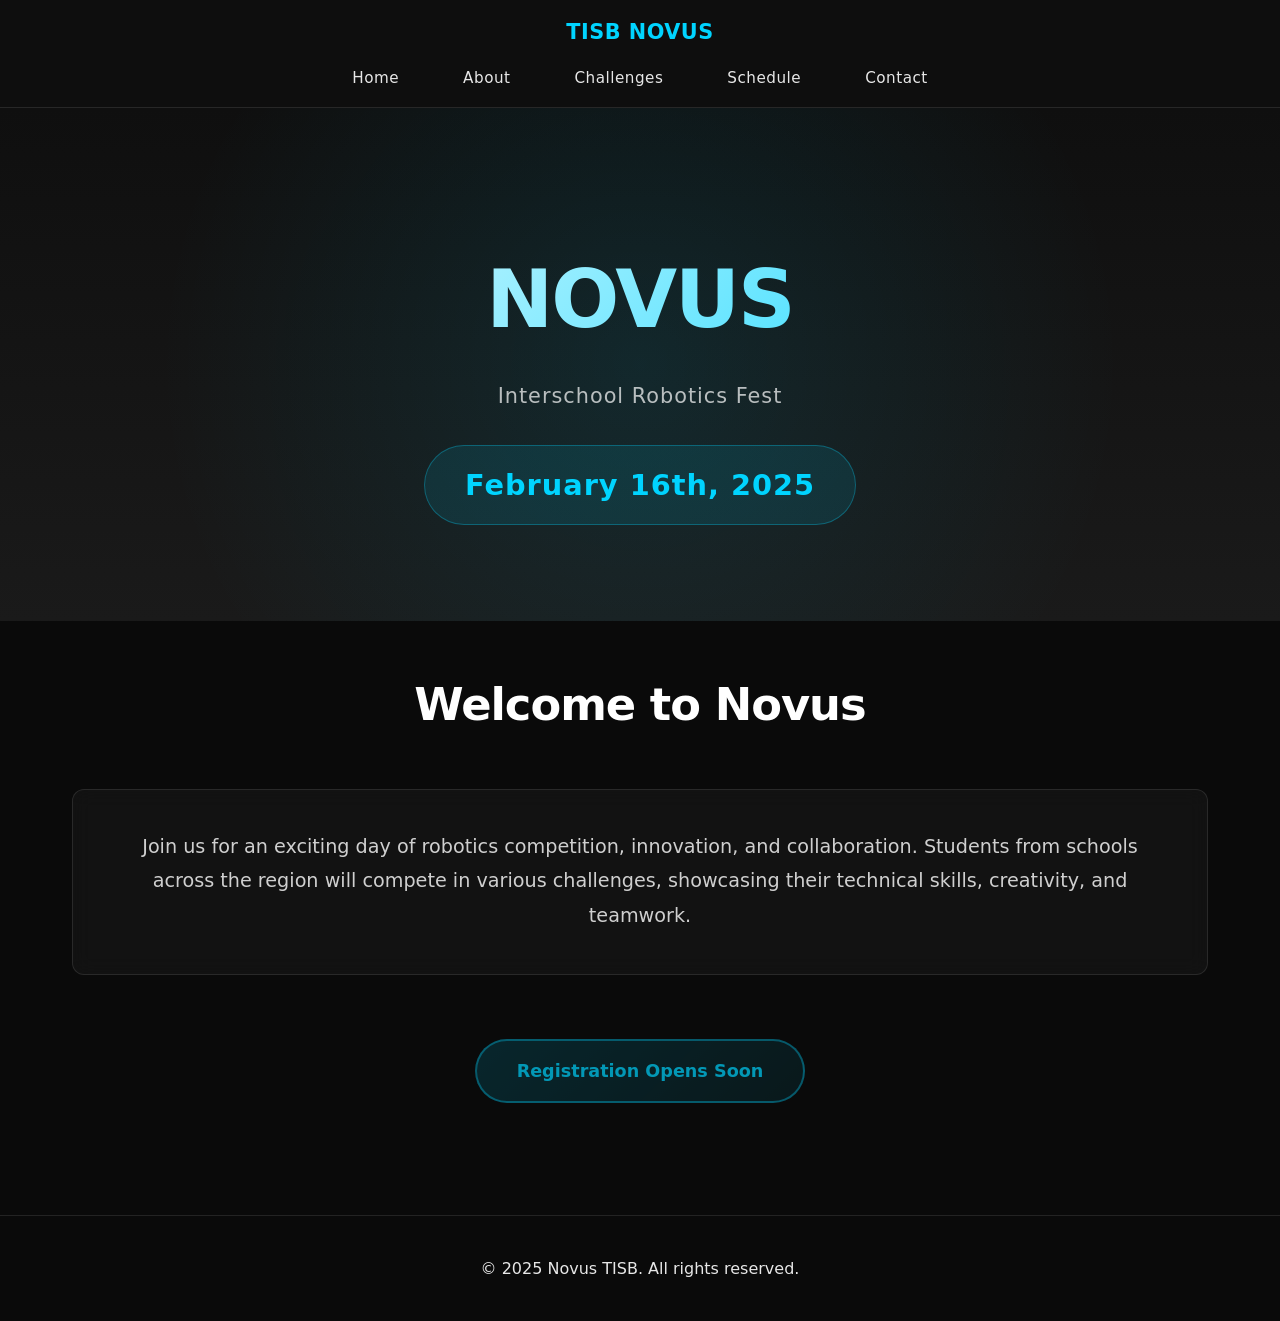
==== index.html @ cff83cfc "Upload" ====
<!DOCTYPE html>
<html lang="en">
<head>
    <meta charset="UTF-8">
    <meta name="viewport" content="width=device-width, initial-scale=1.0">
    <title>Novus - Interschool Robotics Fest</title>
    <link rel="icon" type="image/x-icon" href="favicon.ico">
    <link rel="stylesheet" href="style.css">
</head>
<body>
    <nav>
        <div class="nav-container">
            <div class="nav-logo">TISB NOVUS</div>
            <ul>
                <li><a href="index.html" class="nav-link">Home</a></li>
                <li><a href="about.html" class="nav-link">About</a></li>
                <li><a href="challenges.html" class="nav-link">Challenges</a></li>
                <li><a href="schedule.html" class="nav-link">Schedule</a></li>
                <li><a href="contact.html" class="nav-link">Contact</a></li>
            </ul>
        </div>
    </nav>

    <div class="hero">
        <h1>NOVUS</h1>
        <p>Interschool Robotics Fest</p>
        <div class="date">February 16th, 2025</div>
    </div>

    <div class="container">
        <h2>Welcome to Novus</h2>
        <div class="card">
            <p style="font-size: 1.2rem; text-align: center;">
                Join us for an exciting day of robotics competition, innovation, and collaboration. 
                Students from schools across the region will compete in various challenges, 
                showcasing their technical skills, creativity, and teamwork.
            </p>
        </div>

        <div style="text-align: center;">
            <a href="#" class="cta-button">Registration Opens Soon</a>
        </div>
    </div>

    <footer>
        <p>&copy; 2025 Novus TISB. All rights reserved.</p>
    </footer>
</body>
</html>
---- style.css ----
* {
    margin: 0;
    padding: 0;
    box-sizing: border-box;
}

body {
    font-family: 'Inter', -apple-system, BlinkMacSystemFont, system-ui, sans-serif;
    line-height: 1.6;
    color: #1a1a1a;
    background: #0a0a0a;
}

/* Navigation */
nav {
    background: rgba(15, 15, 15, 0.95);
    backdrop-filter: blur(10px);
    padding: 1rem 0;
    position: sticky;
    top: 0;
    z-index: 1000;
    border-bottom: 1px solid rgba(255, 255, 255, 0.1);
}

.nav-container {
    max-width: 1400px;
    margin: 0 auto;
    padding: 0 2rem;
    display: flex;
    flex-direction: column;
    align-items: center;
    gap: 1rem;
}

.nav-logo {
    color: #00d4ff;
    font-size: 1.3rem;
    font-weight: 700;
    letter-spacing: 0.5px;
}

nav ul {
    list-style: none;
    display: flex;
    flex-wrap: wrap;
    justify-content: center;
    gap: 2rem;
    padding: 0;
    margin: 0;
}

nav a {
    color: rgba(255, 255, 255, 0.9);
    text-decoration: none;
    font-weight: 500;
    font-size: 0.95rem;
    letter-spacing: 0.5px;
    transition: all 0.3s ease;
    padding: 0.5rem 1rem;
    border-radius: 6px;
}

nav a:hover, nav a.active {
    color: #00d4ff;
    background: rgba(0, 212, 255, 0.1);
}

/* Hero Section */
.hero {
    background: linear-gradient(180deg, #0f0f0f 0%, #1a1a1a 100%);
    color: white;
    padding: 8rem 2rem 6rem;
    text-align: center;
    position: relative;
    overflow: hidden;
}

.hero::before {
    content: '';
    position: absolute;
    top: 0;
    left: 0;
    right: 0;
    bottom: 0;
    background: radial-gradient(circle at 50% 50%, rgba(0, 212, 255, 0.1) 0%, transparent 70%);
}

.hero h1 {
    font-size: 5rem;
    margin-bottom: 1rem;
    font-weight: 700;
    letter-spacing: -2px;
    position: relative;
    background: linear-gradient(135deg, #ffffff 0%, #00d4ff 100%);
    -webkit-background-clip: text;
    -webkit-text-fill-color: transparent;
    background-clip: text;
}

.hero p {
    font-size: 1.3rem;
    margin-bottom: 2rem;
    position: relative;
    color: rgba(255, 255, 255, 0.7);
    font-weight: 300;
    letter-spacing: 1px;
}

.hero .date {
    font-size: 1.8rem;
    font-weight: 600;
    background: rgba(0, 212, 255, 0.1);
    border: 1px solid rgba(0, 212, 255, 0.3);
    padding: 1rem 2.5rem;
    border-radius: 50px;
    display: inline-block;
    position: relative;
    color: #00d4ff;
    letter-spacing: 1px;
}

/* Content Container */
.container {
    max-width: 1200px;
    margin: 0 auto;
    padding: 3rem 2rem;
}

h2 {
    color: #ffffff;
    font-size: 2.8rem;
    margin-bottom: 3rem;
    text-align: center;
    font-weight: 700;
    letter-spacing: -1px;
}

/* Cards */
.card {
    background: rgba(20, 20, 20, 0.8);
    backdrop-filter: blur(10px);
    padding: 2.5rem;
    border-radius: 12px;
    border: 1px solid rgba(255, 255, 255, 0.1);
    margin-bottom: 2rem;
    transition: all 0.3s ease;
}

.card:hover {
    border-color: rgba(0, 212, 255, 0.3);
    box-shadow: 0 8px 32px rgba(0, 212, 255, 0.1);
}

.card h3 {
    color: #00d4ff;
    margin-bottom: 1rem;
    font-weight: 600;
    font-size: 1.4rem;
}

.card p {
    color: rgba(255, 255, 255, 0.8);
    line-height: 1.8;
}

.card ul {
    color: rgba(255, 255, 255, 0.8);
}

/* Challenge Section */
.challenges-grid {
    display: grid;
    grid-template-columns: repeat(auto-fit, minmax(300px, 1fr));
    gap: 2rem;
    margin-top: 2rem;
}

.challenge-card {
    background: rgba(20, 20, 20, 0.8);
    backdrop-filter: blur(10px);
    padding: 2rem;
    border-radius: 12px;
    border: 1px solid rgba(255, 255, 255, 0.1);
    border-left: 3px solid #00d4ff;
    transition: all 0.3s ease;
}

.challenge-card:hover {
    border-color: rgba(0, 212, 255, 0.5);
    box-shadow: 0 8px 32px rgba(0, 212, 255, 0.15);
}

.challenge-card h3 {
    color: #00d4ff;
    margin-bottom: 1rem;
    font-weight: 600;
}

.challenge-card p {
    color: rgba(255, 255, 255, 0.8);
}

.challenge-card ul {
    color: rgba(255, 255, 255, 0.7);
}

/* PDF Viewer */
.pdf-container {
    background: rgba(20, 20, 20, 0.8);
    backdrop-filter: blur(10px);
    padding: 2rem;
    border-radius: 12px;
    border: 1px solid rgba(255, 255, 255, 0.1);
    margin: 2rem 0;
}

.pdf-embed {
    width: 100%;
    height: 800px;
    border: none;
    border-radius: 8px;
    background: #1a1a1a;
}

.pdf-placeholder {
    background: rgba(0, 212, 255, 0.05);
    border: 2px dashed rgba(0, 212, 255, 0.3);
    border-radius: 12px;
    padding: 4rem 2rem;
    text-align: center;
    color: rgba(0, 212, 255, 0.6);
}

.pdf-placeholder h3 {
    color: #00d4ff;
    margin-bottom: 1rem;
    font-size: 1.3rem;
}

.pdf-placeholder p {
    color: rgba(255, 255, 255, 0.5);
    font-size: 0.95rem;
    line-height: 1.6;
}

.pdf-placeholder code {
    background: rgba(0, 212, 255, 0.1);
    padding: 0.3rem 0.6rem;
    border-radius: 4px;
    font-family: 'Courier New', monospace;
    color: #00d4ff;
    font-size: 0.9rem;
}

/* Schedule */
.schedule-item {
    background: rgba(20, 20, 20, 0.8);
    backdrop-filter: blur(10px);
    padding: 1.8rem;
    border-radius: 12px;
    margin-bottom: 1rem;
    display: flex;
    align-items: center;
    gap: 2rem;
    border: 1px solid rgba(255, 255, 255, 0.1);
    transition: all 0.3s ease;
}

.schedule-item:hover {
    border-color: rgba(0, 212, 255, 0.3);
    box-shadow: 0 4px 24px rgba(0, 212, 255, 0.1);
}

.time {
    background: linear-gradient(135deg, rgba(0, 212, 255, 0.2) 0%, rgba(0, 212, 255, 0.1) 100%);
    color: #00d4ff;
    padding: 1rem;
    border-radius: 10px;
    font-weight: 600;
    min-width: 120px;
    text-align: center;
    border: 1px solid rgba(0, 212, 255, 0.3);
    font-size: 1.1rem;
}

.event-details h3 {
    color: #ffffff;
    margin-bottom: 0.5rem;
    font-weight: 600;
}

.event-details p {
    color: rgba(255, 255, 255, 0.7);
}

/* Contact */
.contact-info {
    display: grid;
    grid-template-columns: repeat(auto-fit, minmax(250px, 1fr));
    gap: 2rem;
    margin-top: 2rem;
}

.contact-card {
    background: rgba(20, 20, 20, 0.8);
    backdrop-filter: blur(10px);
    padding: 2rem;
    border-radius: 12px;
    border: 1px solid rgba(255, 255, 255, 0.1);
    text-align: center;
    transition: all 0.3s ease;
}

.contact-card:hover {
    border-color: rgba(0, 212, 255, 0.3);
    box-shadow: 0 8px 32px rgba(0, 212, 255, 0.1);
}

.contact-card h3 {
    color: #00d4ff;
    margin-bottom: 1rem;
    font-weight: 600;
}

.contact-card p {
    color: rgba(255, 255, 255, 0.8);
}

/* Reflections */
.reflection-content {
    background: rgba(20, 20, 20, 0.8);
    backdrop-filter: blur(10px);
    padding: 2.5rem;
    border-radius: 12px;
    border: 1px solid rgba(255, 255, 255, 0.1);
    margin-bottom: 2rem;
}

.reflection-content h3 {
    color: #00d4ff;
    font-weight: 600;
}

.reflection-content p {
    color: rgba(255, 255, 255, 0.8);
}

.image-placeholder {
    background: rgba(0, 212, 255, 0.05);
    border: 2px dashed rgba(0, 212, 255, 0.3);
    border-radius: 12px;
    padding: 3rem;
    text-align: center;
    margin: 1rem 0;
    color: rgba(0, 212, 255, 0.6);
    font-style: italic;
}

/* Call to Action Button */
.cta-button {
    display: inline-block;
    background: linear-gradient(135deg, rgba(0, 212, 255, 0.2) 0%, rgba(0, 212, 255, 0.1) 100%);
    border: 2px solid rgba(0, 212, 255, 0.5);
    color: #00d4ff;
    padding: 1rem 2.5rem;
    border-radius: 50px;
    font-size: 1.1rem;
    font-weight: 600;
    text-decoration: none;
    transition: all 0.3s ease;
    cursor: not-allowed;
    opacity: 0.7;
    margin-top: 2rem;
}

.cta-button:hover {
    background: linear-gradient(135deg, rgba(0, 212, 255, 0.3) 0%, rgba(0, 212, 255, 0.2) 100%);
    border-color: rgba(0, 212, 255, 0.7);
    box-shadow: 0 8px 32px rgba(0, 212, 255, 0.2);
}

/* Footer */
footer {
    background: rgba(10, 10, 10, 0.95);
    color: rgba(255, 255, 255, 0.7);
    text-align: center;
    padding: 2.5rem;
    margin-top: 4rem;
    border-top: 1px solid rgba(255, 255, 255, 0.1);
}

footer p:first-child {
    color: rgba(255, 255, 255, 0.9);
}

/* Responsive */
@media (max-width: 768px) {
    .hero h1 {
        font-size: 2.5rem;
    }
    
    .hero p {
        font-size: 1.2rem;
    }

    .nav-container {
        gap: 1rem;
    }

    nav ul {
        gap: 1rem;
    }

    .schedule-item {
        flex-direction: column;
        text-align: center;
    }

    .cta-button {
        width: 100%;
    }
}
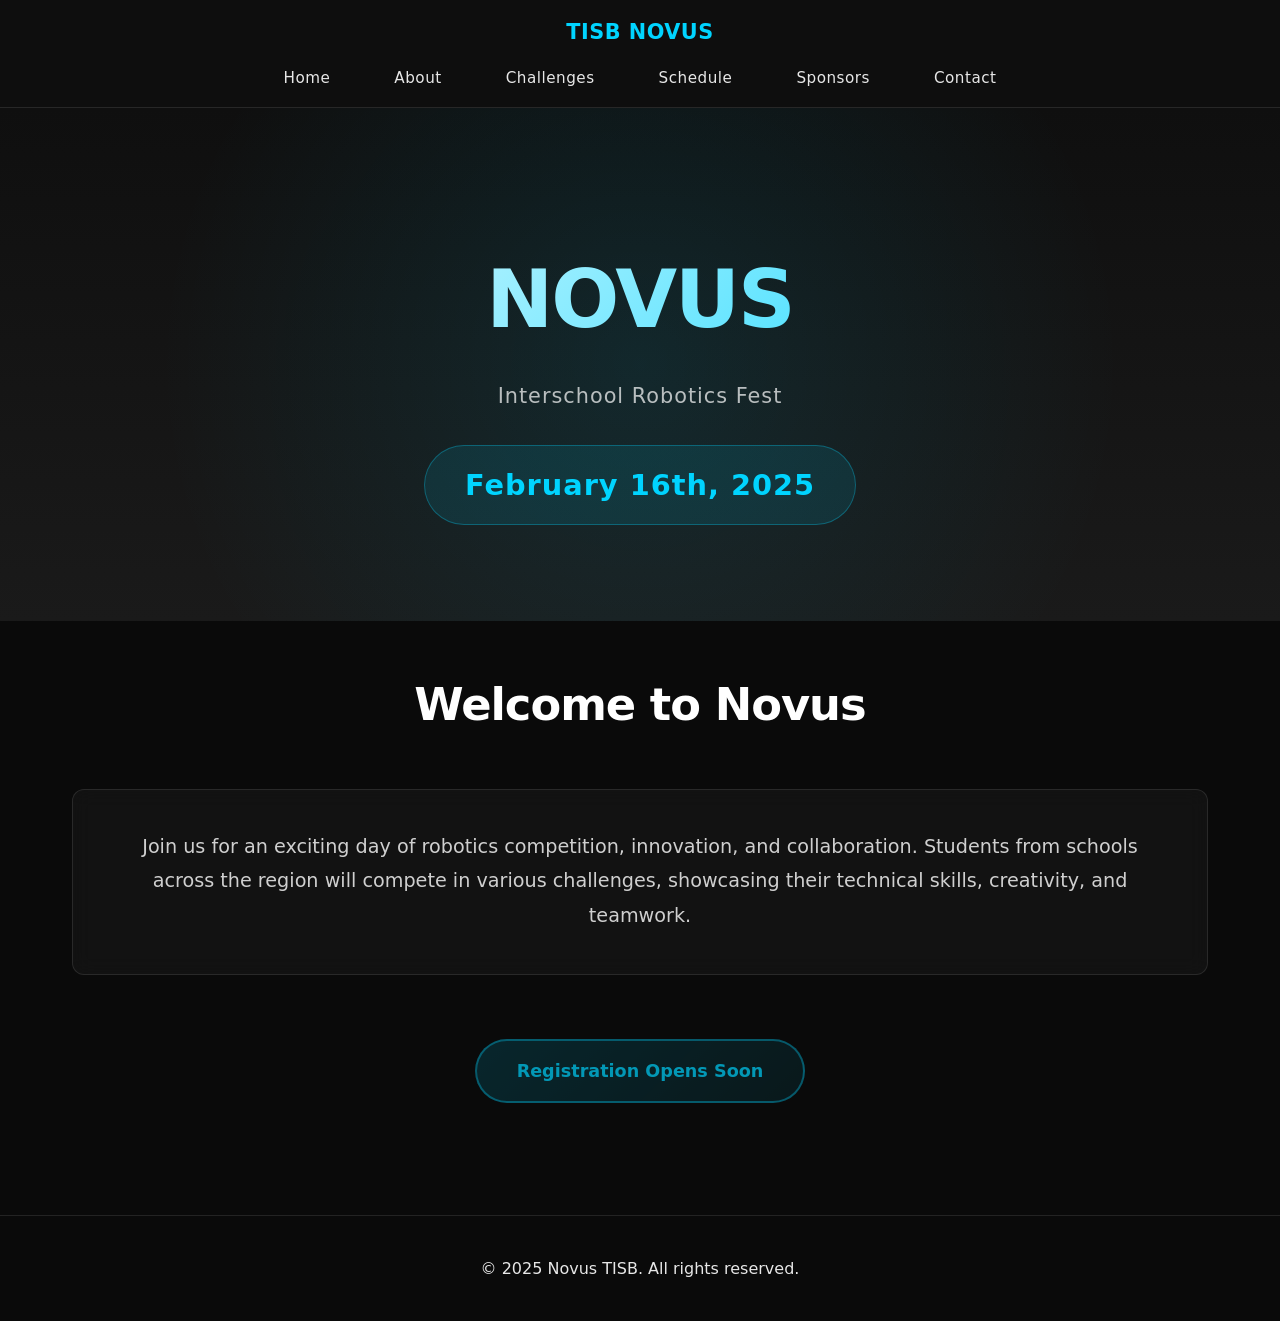
==== commit f4f84bd1: "update" ====
--- a/index.html
+++ b/index.html
@@ -16,6 +16,7 @@
                 <li><a href="about.html" class="nav-link">About</a></li>
                 <li><a href="challenges.html" class="nav-link">Challenges</a></li>
                 <li><a href="schedule.html" class="nav-link">Schedule</a></li>
+                <li><a href="sponsors.html" class="nav-link">Sponsors</a></li>
                 <li><a href="contact.html" class="nav-link">Contact</a></li>
             </ul>
         </div>
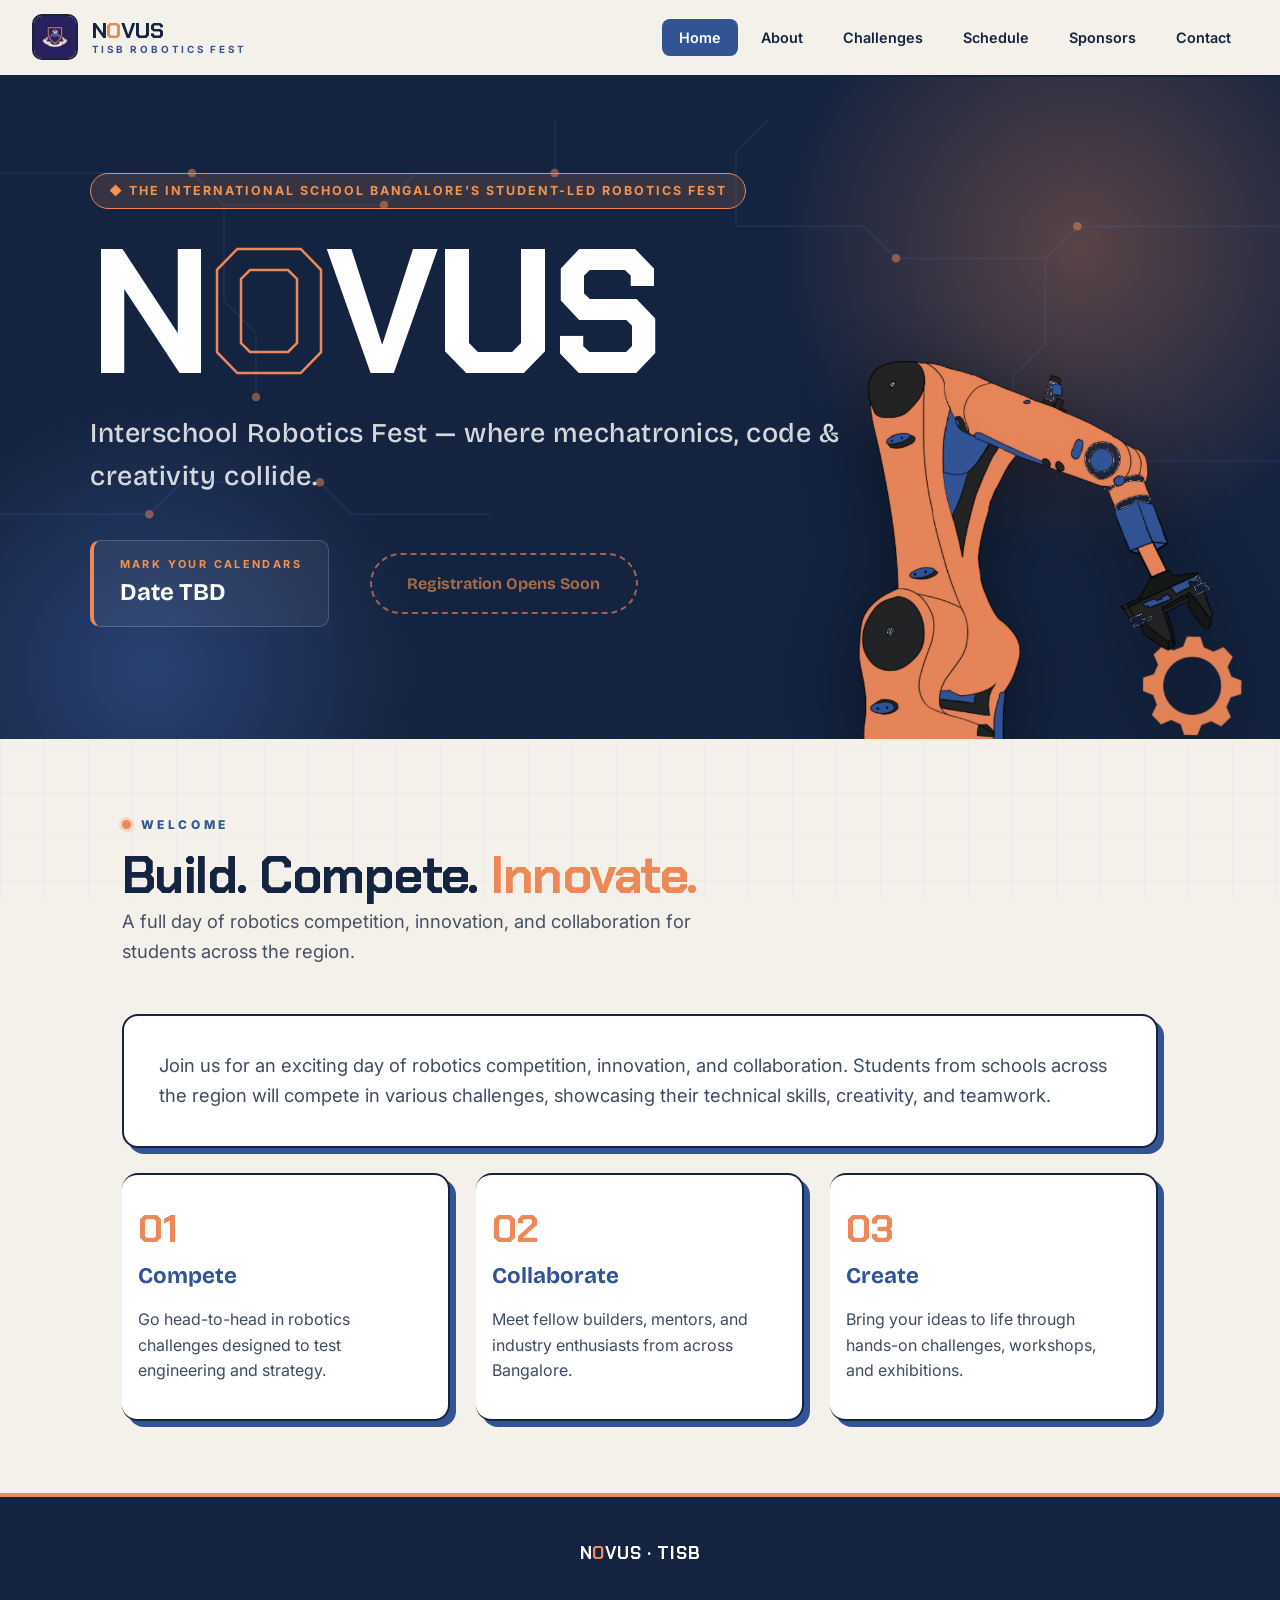
==== commit 6398a595: "Add files via upload" ====
--- a/index.html
+++ b/index.html
@@ -1,50 +1,713 @@
 <!DOCTYPE html>
 <html lang="en">
 <head>
-    <meta charset="UTF-8">
-    <meta name="viewport" content="width=device-width, initial-scale=1.0">
-    <title>Novus - Interschool Robotics Fest</title>
-    <link rel="icon" type="image/x-icon" href="favicon.ico">
-    <link rel="stylesheet" href="style.css">
+<meta charset="UTF-8">
+<meta name="viewport" content="width=device-width, initial-scale=1.0">
+<title>NOVUS — Interschool Robotics Fest | TISB</title>
+<link rel="icon" type="image/png" href="[data-uri]">
+<link href="https://fonts.googleapis.com/css2?family=Chakra+Petch:wght@400;500;600;700&family=Bricolage+Grotesque:opsz,wght@12..96,400;12..96,600;12..96,700;12..96,800&family=Inter:wght@400;500;600;700;800&display=swap" rel="stylesheet">
+<style>
+:root {
+    --orange: #ED8859;
+    --orange-bright: #F5934E;
+    --orange-deep: #D9743F;
+    --blue: #325394;
+    --blue-deep: #25406f;
+    --blue-bright: #4a6fbf;
+    --ink: #14233f;
+    --paper: #f4f1ea;
+    --paper-warm: #ece6da;
+    --white: #ffffff;
+}
+
+* { margin: 0; padding: 0; box-sizing: border-box; }
+
+html { scroll-behavior: smooth; }
+
+body {
+    font-family: 'Inter', sans-serif;
+    background: var(--paper);
+    color: var(--ink);
+    line-height: 1.6;
+    overflow-x: hidden;
+    min-height: 100vh;
+    display: flex;
+    flex-direction: column;
+}
+
+/* Content area grows so footer is pushed to the bottom on short pages */
+main {
+    flex: 1 0 auto;
+    display: flex;
+    flex-direction: column;
+}
+main .page.active {
+    flex: 1 0 auto;
+}
+footer { flex-shrink: 0; }
+
+/* ---------- Decorative grid background ---------- */
+.bg-grid {
+    position: fixed;
+    inset: 0;
+    background-image:
+        linear-gradient(rgba(50,83,148,0.04) 1px, transparent 1px),
+        linear-gradient(90deg, rgba(50,83,148,0.04) 1px, transparent 1px);
+    background-size: 44px 44px;
+    z-index: 0;
+    pointer-events: none;
+}
+
+/* ---------- Navigation ---------- */
+nav {
+    position: sticky;
+    top: 0;
+    z-index: 1000;
+    background: rgba(244,241,234,0.85);
+    backdrop-filter: blur(12px);
+    border-bottom: 2px solid var(--ink);
+}
+
+.nav-container {
+    max-width: 1300px;
+    margin: 0 auto;
+    padding: 0.9rem 2rem;
+    display: flex;
+    align-items: center;
+    justify-content: space-between;
+    gap: 1.5rem;
+    flex-wrap: wrap;
+}
+
+.brand {
+    display: flex;
+    align-items: center;
+    gap: 0.85rem;
+    text-decoration: none;
+    color: var(--ink);
+}
+
+.brand-logo {
+    width: 46px;
+    height: 46px;
+    border-radius: 10px;
+    overflow: hidden;
+    border: 2px solid var(--ink);
+    flex-shrink: 0;
+    display: block;
+    background: var(--white);
+}
+
+.brand-logo img { width: 100%; height: 100%; object-fit: cover; display: block; }
+
+.brand-text { display: flex; flex-direction: column; line-height: 1; }
+.brand-name {
+    font-family: 'Chakra Petch', sans-serif;
+    font-weight: 700;
+    font-size: 1.4rem;
+    letter-spacing: -0.02em;
+}
+.brand-name .o { color: var(--orange); }
+.brand-sub {
+    font-size: 0.62rem;
+    font-weight: 700;
+    letter-spacing: 0.28em;
+    text-transform: uppercase;
+    color: var(--blue);
+    margin-top: 3px;
+}
+
+nav ul { list-style: none; display: flex; gap: 0.35rem; flex-wrap: wrap; }
+nav a.nav-link {
+    color: var(--ink);
+    text-decoration: none;
+    font-weight: 600;
+    font-size: 0.9rem;
+    padding: 0.5rem 0.95rem;
+    border-radius: 8px;
+    transition: all 0.2s ease;
+    border: 2px solid transparent;
+    cursor: pointer;
+}
+nav a.nav-link:hover { background: rgba(50,83,148,0.08); }
+nav a.nav-link.active {
+    background: var(--blue);
+    color: var(--white);
+}
+
+/* ---------- Page sections ---------- */
+.page { display: none; position: relative; z-index: 1; }
+.page.active { display: block; animation: fade 0.5s ease; }
+@keyframes fade { from { opacity: 0; transform: translateY(12px); } to { opacity: 1; transform: translateY(0); } }
+
+/* Staggered entrance for content blocks when a page activates */
+.page.active .reveal {
+    opacity: 0;
+    animation: rise 0.7s cubic-bezier(0.16,1,0.3,1) forwards;
+}
+@keyframes rise {
+    from { opacity: 0; transform: translateY(28px); }
+    to { opacity: 1; transform: translateY(0); }
+}
+.page.active .reveal:nth-child(1) { animation-delay: 0.05s; }
+.page.active .reveal:nth-child(2) { animation-delay: 0.15s; }
+.page.active .reveal:nth-child(3) { animation-delay: 0.25s; }
+.page.active .reveal:nth-child(4) { animation-delay: 0.35s; }
+.page.active .reveal:nth-child(5) { animation-delay: 0.45s; }
+.page.active .reveal:nth-child(6) { animation-delay: 0.55s; }
+
+/* Hero entrance */
+.page.active .hero-badge { animation: rise 0.7s cubic-bezier(0.16,1,0.3,1) 0.05s backwards; }
+.page.active .hero h1 { animation: heroPop 0.9s cubic-bezier(0.16,1,0.3,1) 0.15s backwards; }
+.page.active .hero-tag { animation: rise 0.7s cubic-bezier(0.16,1,0.3,1) 0.35s backwards; }
+.page.active .hero-meta { animation: rise 0.7s cubic-bezier(0.16,1,0.3,1) 0.5s backwards; }
+@keyframes heroPop {
+    from { opacity: 0; transform: translateY(40px) scale(0.95); }
+    to { opacity: 1; transform: translateY(0) scale(1); }
+}
+
+/* The stroked O in the hero */
+.hero h1 .stroke {
+    display: inline-block;
+}
+
+/* Nav links get an animated underline */
+nav a.nav-link { position: relative; }
+nav a.nav-link::after {
+    content: '';
+    position: absolute;
+    left: 0.95rem; right: 0.95rem;
+    bottom: 0.25rem;
+    height: 2px;
+    background: var(--orange);
+    transform: scaleX(0);
+    transform-origin: left;
+    transition: transform 0.3s cubic-bezier(0.16,1,0.3,1);
+}
+nav a.nav-link:hover::after { transform: scaleX(1); }
+nav a.nav-link.active::after { transform: scaleX(0); }
+
+@media (prefers-reduced-motion: reduce) {
+    *, *::before, *::after { animation: none !important; transition: none !important; }
+}
+
+.container { max-width: 1100px; margin: 0 auto; padding: 4.5rem 2rem; position: relative; z-index: 1; }
+
+.section-title {
+    font-family: 'Chakra Petch', sans-serif;
+    font-weight: 700;
+    font-size: clamp(2rem, 4.5vw, 3.2rem);
+    letter-spacing: -0.03em;
+    margin-bottom: 0.4rem;
+    line-height: 1;
+}
+.section-title .accent { color: var(--orange); }
+.section-kicker {
+    font-size: 0.75rem;
+    font-weight: 800;
+    letter-spacing: 0.3em;
+    text-transform: uppercase;
+    color: var(--blue);
+    margin-bottom: 1rem;
+    display: inline-flex;
+    align-items: center;
+    gap: 0.6rem;
+}
+.section-kicker::before {
+    content: '';
+    width: 9px;
+    height: 9px;
+    border-radius: 50%;
+    background: var(--orange);
+    box-shadow: 0 0 0 3px rgba(237,136,89,0.25);
+    animation: blink 2.2s ease-in-out infinite;
+    flex-shrink: 0;
+}
+@keyframes blink {
+    0%, 100% { opacity: 1; box-shadow: 0 0 0 3px rgba(237,136,89,0.25); }
+    50% { opacity: 0.4; box-shadow: 0 0 0 6px rgba(237,136,89,0.08); }
+}
+.section-lead {
+    font-size: 1.15rem;
+    max-width: 640px;
+    color: rgba(20,35,63,0.78);
+    margin-bottom: 3rem;
+}
+
+/* ---------- Hero ---------- */
+.hero {
+    position: relative;
+    background: var(--ink);
+    color: var(--white);
+    overflow: hidden;
+    padding: 6rem 2rem 7rem;
+}
+/* circuit-board trace texture */
+.hero-circuit {
+    position: absolute;
+    inset: 0;
+    z-index: 1;
+    opacity: 0.5;
+    pointer-events: none;
+}
+.hero-circuit .trace {
+    fill: none;
+    stroke: var(--blue-bright);
+    stroke-width: 1.5;
+    opacity: 0.35;
+}
+.hero-circuit .node {
+    fill: var(--orange);
+}
+.hero-circuit .pulse {
+    fill: var(--orange-bright);
+    opacity: 0;
+    animation: pulseNode 4s ease-in-out infinite;
+}
+.hero-circuit .pulse.p2 { animation-delay: 1.3s; }
+.hero-circuit .pulse.p3 { animation-delay: 2.6s; }
+.hero-circuit .pulse.p4 { animation-delay: 0.7s; }
+@keyframes pulseNode {
+    0%, 100% { opacity: 0; r: 3; }
+    50% { opacity: 1; r: 6; }
+}
+.hero::before {
+    content: '';
+    position: absolute;
+    width: 700px; height: 700px;
+    background: radial-gradient(circle, var(--orange) 0%, transparent 62%);
+    opacity: 0.32;
+    top: -180px; right: -150px;
+    animation: float 11s ease-in-out infinite;
+}
+.hero::after {
+    content: '';
+    position: absolute;
+    width: 620px; height: 620px;
+    background: radial-gradient(circle, var(--blue-bright) 0%, transparent 62%);
+    opacity: 0.4;
+    bottom: -240px; left: -160px;
+    animation: float 13s ease-in-out infinite reverse;
+}
+@keyframes float { 0%,100% { transform: translate(0,0); } 50% { transform: translate(28px,30px); } }
+
+/* robotic arm decoration */
+.hero-robot {
+    position: absolute;
+    right: 3%;
+    bottom: -2%;
+    width: clamp(240px, 30vw, 430px);
+    height: auto;
+    z-index: 2;
+    opacity: 0.96;
+    filter: drop-shadow(0 18px 40px rgba(0,0,0,0.45));
+    animation: armFloat 7s ease-in-out infinite;
+    transform-origin: bottom center;
+    pointer-events: none;
+}
+@keyframes armFloat {
+    0%, 100% { transform: translateY(0) rotate(0deg); }
+    50% { transform: translateY(-14px) rotate(-1.2deg); }
+}
+@media (max-width: 880px) {
+    .hero-robot { opacity: 0.18; right: -6%; bottom: 0; width: 320px; }
+}
+
+.hero-inner { max-width: 1100px; margin: 0 auto; position: relative; z-index: 3; }
+@media (min-width: 881px) {
+    .hero-inner { padding-right: clamp(0px, 22vw, 360px); }
+}
+.hero-badge {
+    display: inline-flex;
+    align-items: center;
+    gap: 0.5rem;
+    background: rgba(237,136,89,0.16);
+    border: 1.5px solid var(--orange);
+    color: var(--orange-bright);
+    padding: 0.45rem 1.1rem;
+    border-radius: 50px;
+    font-size: 0.78rem;
+    font-weight: 700;
+    letter-spacing: 0.16em;
+    text-transform: uppercase;
+    margin-bottom: 1.8rem;
+}
+.hero h1 {
+    font-family: 'Chakra Petch', sans-serif;
+    font-weight: 700;
+    font-size: clamp(4rem, 14vw, 11rem);
+    line-height: 0.85;
+    letter-spacing: -0.03em;
+    margin-bottom: 1.5rem;
+}
+.hero h1 .stroke {
+    -webkit-text-stroke: 2.5px var(--orange);
+    color: transparent;
+}
+.hero-tag {
+    font-family: 'Bricolage Grotesque', sans-serif;
+    font-size: clamp(1.1rem, 2.4vw, 1.7rem);
+    font-weight: 500;
+    color: rgba(255,255,255,0.82);
+    letter-spacing: 0.02em;
+    margin-bottom: 2.6rem;
+}
+.hero-meta { display: flex; gap: 2.6rem; flex-wrap: wrap; align-items: center; }
+.hero-date {
+    display: inline-flex;
+    flex-direction: column;
+    background: rgba(255,255,255,0.06);
+    border: 1.5px solid rgba(255,255,255,0.18);
+    border-left: 4px solid var(--orange);
+    padding: 0.9rem 1.6rem;
+    border-radius: 10px;
+}
+.hero-date .lbl { font-size: 0.68rem; letter-spacing: 0.22em; text-transform: uppercase; color: var(--orange-bright); font-weight: 700; }
+.hero-date .val { font-family: 'Bricolage Grotesque', sans-serif; font-size: 1.5rem; font-weight: 700; }
+
+/* ---------- Buttons ---------- */
+.btn {
+    display: inline-flex;
+    align-items: center;
+    gap: 0.6rem;
+    font-family: 'Bricolage Grotesque', sans-serif;
+    font-weight: 700;
+    font-size: 1rem;
+    padding: 1rem 2.2rem;
+    border-radius: 50px;
+    text-decoration: none;
+    cursor: pointer;
+    border: 2px solid var(--orange);
+    transition: all 0.25s cubic-bezier(0.16,1,0.3,1);
+}
+.btn-primary { background: var(--orange); color: var(--ink); }
+.btn-primary:hover { background: var(--orange-bright); transform: translateY(-3px); box-shadow: 0 12px 28px rgba(237,136,89,0.35); }
+.btn-disabled { background: transparent; color: var(--orange-bright); opacity: 0.65; cursor: not-allowed; border-style: dashed; }
+
+/* ---------- Cards ---------- */
+.card {
+    background: var(--white);
+    border: 2px solid var(--ink);
+    border-radius: 16px;
+    padding: 2.2rem;
+    box-shadow: 6px 6px 0 var(--blue);
+    transition: all 0.25s cubic-bezier(0.16,1,0.3,1);
+}
+.card:hover { transform: translate(-3px,-3px); box-shadow: 9px 9px 0 var(--orange); }
+.card h3 { font-family: 'Bricolage Grotesque', sans-serif; font-size: 1.4rem; font-weight: 700; margin-bottom: 0.8rem; color: var(--blue); }
+.card p { color: rgba(20,35,63,0.82); }
+.card p strong { color: var(--orange-deep); }
+
+.card-stack { display: flex; flex-direction: column; gap: 1.6rem; }
+
+.grid-2 { display: grid; grid-template-columns: repeat(auto-fit, minmax(300px,1fr)); gap: 1.6rem; }
+.grid-3 { display: grid; grid-template-columns: repeat(auto-fit, minmax(260px,1fr)); gap: 1.6rem; }
+
+/* number badge */
+.numbered { position: relative; padding-left: 1rem; border-left: none; }
+.num-tag {
+    font-family: 'Chakra Petch', sans-serif;
+    font-weight: 700;
+    font-size: 2.4rem;
+    color: var(--orange);
+    line-height: 1;
+    margin-bottom: 0.6rem;
+    display: block;
+}
+
+/* ---------- Schedule ---------- */
+.timeline { display: flex; flex-direction: column; gap: 1rem; }
+.slot {
+    display: flex;
+    gap: 1.6rem;
+    align-items: center;
+    background: var(--white);
+    border: 2px solid var(--ink);
+    border-radius: 14px;
+    padding: 1.3rem 1.6rem;
+    transition: all 0.2s ease;
+}
+.slot:hover { background: var(--paper-warm); transform: translateX(6px); }
+.slot .time {
+    font-family: 'Bricolage Grotesque', sans-serif;
+    font-weight: 700;
+    background: var(--blue);
+    color: var(--white);
+    padding: 0.7rem 1rem;
+    border-radius: 9px;
+    min-width: 130px;
+    text-align: center;
+    flex-shrink: 0;
+}
+.slot .what h3 { font-family: 'Bricolage Grotesque', sans-serif; font-size: 1.15rem; margin-bottom: 0.2rem; }
+.slot .what p { color: rgba(20,35,63,0.7); font-size: 0.95rem; }
+
+/* ---------- Contact ---------- */
+.contact-grid { display: grid; grid-template-columns: repeat(auto-fit, minmax(240px,1fr)); gap: 1.4rem; margin-bottom: 2.5rem; }
+.contact-card {
+    background: var(--white);
+    border: 2px solid var(--ink);
+    border-radius: 14px;
+    padding: 1.8rem;
+    box-shadow: 5px 5px 0 var(--blue);
+}
+.contact-card .ico { margin-bottom: 0.8rem; color: var(--orange); }
+.contact-card .ico svg { width: 30px; height: 30px; }
+.contact-card h3 { font-family: 'Bricolage Grotesque', sans-serif; color: var(--blue); font-size: 1.05rem; letter-spacing: 0.04em; text-transform: uppercase; margin-bottom: 0.6rem; }
+.contact-card p, .contact-card a { color: rgba(20,35,63,0.85); text-decoration: none; }
+.contact-card a:hover { color: var(--orange-deep); }
+.map-wrap { border: 2px solid var(--ink); border-radius: 16px; overflow: hidden; box-shadow: 6px 6px 0 var(--orange); }
+.map-wrap iframe { width: 100%; height: 380px; border: 0; display: block; }
+
+/* ---------- Sponsor / placeholder ---------- */
+.soon {
+    background: rgba(50,83,148,0.05);
+    border: 2px dashed var(--blue);
+    border-radius: 16px;
+    padding: 3rem 2rem;
+    text-align: center;
+}
+.soon h3 { font-family: 'Bricolage Grotesque', sans-serif; color: var(--blue); font-size: 1.3rem; margin-bottom: 0.6rem; }
+.soon p { color: rgba(20,35,63,0.7); }
+
+/* ---------- Footer ---------- */
+footer {
+    background: var(--ink);
+    color: rgba(255,255,255,0.75);
+    text-align: center;
+    padding: 2.6rem 2rem;
+    position: relative;
+    z-index: 1;
+    border-top: 4px solid var(--orange);
+}
+footer .fbrand { font-family: 'Chakra Petch', sans-serif; font-weight: 700; color: var(--white); font-size: 1.1rem; letter-spacing: 0.04em; margin-bottom: 0.4rem; }
+footer .fbrand .o { color: var(--orange); }
+footer p { font-size: 0.88rem; }
+
+/* ---------- Responsive ---------- */
+@media (max-width: 760px) {
+    .nav-container { justify-content: center; }
+    .hero-meta { gap: 1.4rem; }
+    .slot { flex-direction: column; align-items: flex-start; gap: 0.8rem; }
+    .slot .time { min-width: auto; }
+}
+</style>
 </head>
 <body>
-    <nav>
-        <div class="nav-container">
-            <div class="nav-logo">TISB NOVUS</div>
-            <ul>
-                <li><a href="index.html" class="nav-link">Home</a></li>
-                <li><a href="about.html" class="nav-link">About</a></li>
-                <li><a href="challenges.html" class="nav-link">Challenges</a></li>
-                <li><a href="schedule.html" class="nav-link">Schedule</a></li>
-                <li><a href="sponsors.html" class="nav-link">Sponsors</a></li>
-                <li><a href="contact.html" class="nav-link">Contact</a></li>
-            </ul>
-        </div>
-    </nav>
-
+<div class="bg-grid"></div>
+
+<nav>
+    <div class="nav-container">
+        <div class="brand">
+            <a href="https://www.tisb.org/" target="_blank" rel="noopener noreferrer" class="brand-logo" aria-label="Visit TISB website"><img src="[data-uri]" alt="TISB logo"></a>
+            <span class="brand-text">
+                <span class="brand-name">N<span class="o">O</span>VUS</span>
+                <span class="brand-sub">TISB Robotics Fest</span>
+            </span>
+        </div>
+        <ul>
+            <li><a class="nav-link active" data-go="home">Home</a></li>
+            <li><a class="nav-link" data-go="about">About</a></li>
+            <li><a class="nav-link" data-go="challenges">Challenges</a></li>
+            <li><a class="nav-link" data-go="schedule">Schedule</a></li>
+            <li><a class="nav-link" data-go="sponsors">Sponsors</a></li>
+            <li><a class="nav-link" data-go="contact">Contact</a></li>
+        </ul>
+    </div>
+</nav>
+
+<main>
+
+<!-- ============ HOME ============ -->
+<section class="page active" id="home">
     <div class="hero">
-        <h1>NOVUS</h1>
-        <p>Interschool Robotics Fest</p>
-        <div class="date">February 16th, 2025</div>
+        <svg class="hero-circuit" viewBox="0 0 1200 500" preserveAspectRatio="xMidYMid slice" xmlns="http://www.w3.org/2000/svg">
+            <path class="trace" d="M0 90 H180 L210 120 H360 L390 90 H520"/>
+            <path class="trace" d="M1200 140 H1010 L980 170 H840 L810 140 H690"/>
+            <path class="trace" d="M0 410 H140 L170 380 H300 L330 410 H460"/>
+            <path class="trace" d="M1200 360 H1040 L1010 330 H900"/>
+            <path class="trace" d="M210 120 V210 L240 240 V300"/>
+            <path class="trace" d="M980 170 V250 L950 280 V340"/>
+            <path class="trace" d="M520 90 V40"/>
+            <path class="trace" d="M690 140 V70 L720 40"/>
+            <circle class="node" cx="180" cy="90" r="4"/>
+            <circle class="node" cx="360" cy="120" r="4"/>
+            <circle class="node" cx="520" cy="90" r="4"/>
+            <circle class="node" cx="1010" cy="140" r="4"/>
+            <circle class="node" cx="840" cy="170" r="4"/>
+            <circle class="node" cx="140" cy="410" r="4"/>
+            <circle class="node" cx="300" cy="380" r="4"/>
+            <circle class="node" cx="1040" cy="360" r="4"/>
+            <circle class="node" cx="240" cy="300" r="4"/>
+            <circle class="node" cx="950" cy="340" r="4"/>
+            <circle class="pulse" cx="360" cy="120" r="3"/>
+            <circle class="pulse p2" cx="840" cy="170" r="3"/>
+            <circle class="pulse p3" cx="300" cy="380" r="3"/>
+            <circle class="pulse p4" cx="950" cy="340" r="3"/>
+        </svg>
+        <img class="hero-robot" src="[data-uri]